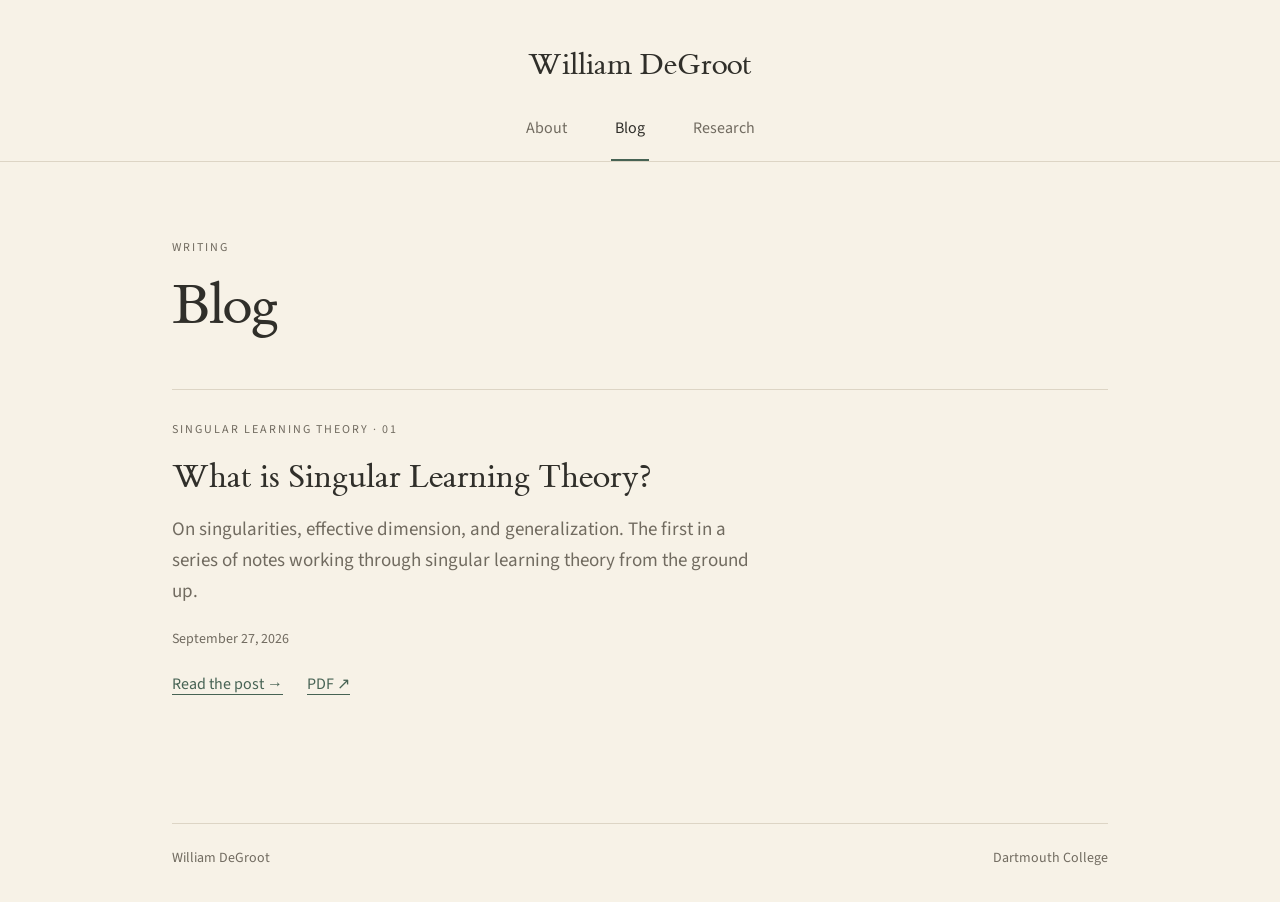
==== blog.html @ 05396fbe "Replace personal website with parchment design, SLT blog, and updated resume" ====
<!doctype html>
<html lang="en"><head><meta charset="utf-8"><meta name="viewport" content="width=device-width,initial-scale=1"><title>Blog — William DeGroot</title><meta name="description" content="William DeGroot, PhD student in pure mathematics at Dartmouth College. Research and writing."><link rel="icon" type="image/svg+xml" href="data:image/svg+xml,%3Csvg%20xmlns%3D%22http%3A//www.w3.org/2000/svg%22%20viewBox%3D%220%200%2040%2040%22%3E%3Crect%20width%3D%2240%22%20height%3D%2240%22%20rx%3D%228%22%20fill%3D%22%23213d35%22/%3E%3Ctext%20x%3D%2220%22%20y%3D%2229%22%20text-anchor%3D%22middle%22%20font-family%3D%22Georgia%22%20font-size%3D%2229%22%20fill%3D%22white%22%3Ew%3C/text%3E%3C/svg%3E"><link rel="stylesheet" href="style.css?v=parchment-2"></head>
<body><a class="skip" href="#main">Skip to content</a><header><a class="name" href="index.html">William DeGroot</a><nav aria-label="Main navigation"><a href="index.html" >About</a><a href="blog.html" aria-current="page">Blog</a><a href="research.html">Research</a></nav></header>
<main id="main" class="blog"><p class="eyebrow">Writing</p><h1>Blog</h1><article class="blog-entry"><p class="eyebrow">Singular learning theory · 01</p><a class="paper-title" href="why-slt.html">What is Singular Learning Theory?</a><p class="excerpt">On singularities, effective dimension, and generalization. The first in a series of notes working through singular learning theory from the ground up.</p><p class="authors"><time datetime="2026-09-27">September 27, 2026</time></p><div class="entry-links"><a href="why-slt.html">Read the post →</a><a href="assets/slt/why-slt.pdf">PDF ↗</a></div></article></main>
<footer><span>William DeGroot</span><span>Dartmouth College</span></footer></body></html>
---- style.css ----
*{box-sizing:border-box} :root{color-scheme:light;--ink:#111;--muted:#111;--line:#e0e4e0;--accent:#254c3e} body{margin:0;background:#fff;color:var(--ink);font-family:-apple-system,BlinkMacSystemFont,"Segoe UI",sans-serif;font-size:17px;line-height:1.7} a{color:inherit;text-underline-offset:5px} a:hover{color:var(--accent)} a:focus-visible{outline:2px solid var(--accent);outline-offset:6px} header{padding:40px 24px 0;text-align:center;border-bottom:1px solid var(--line)} .name{font-family:Georgia,"Times New Roman",serif;font-size:29px;letter-spacing:-.6px;text-decoration:none} nav{display:flex;justify-content:center;gap:40px;margin-top:24px} nav a{padding:0 4px 17px;font-size:15px;text-decoration:none;color:var(--muted);border-bottom:2px solid transparent} nav a[aria-current]{border-color:var(--accent);color:var(--ink)} main{max-width:1016px;margin:auto;padding:76px 40px 96px}.intro{display:grid;grid-template-columns:1.2fr 1fr;gap:76px;align-items:center}.eyebrow{text-transform:uppercase;font-size:12px;letter-spacing:1.8px;color:var(--muted);font-weight:500;margin:0 0 17px} h1,h2,.paper-title{font-family:Georgia,"Times New Roman",serif;font-weight:400} h1{font-size:58px;letter-spacing:-2px;line-height:1.12;margin:0 0 27px} p{margin:0 0 20px}.lead{font-size:21px;line-height:1.55} .intro-copy>p:not(.eyebrow):not(.lead){color:var(--muted)} figure{margin:0} figure img{display:block;width:100%;height:auto;aspect-ratio:1/1.12;object-fit:cover;border-radius:2px}.links{display:flex;gap:25px;flex-wrap:wrap;padding-top:10px;font-size:14px}.links a{color:var(--accent);text-decoration:none;border-bottom:1px solid #a5b5ad}.links span{margin-left:5px}.publication{margin-top:78px;border-top:1px solid var(--line);padding-top:27px}.section-heading{display:flex;align-items:baseline;justify-content:space-between;gap:20px}h2{font-size:27px;line-height:1.3;margin:0 0 26px}.section-heading .eyebrow{margin:0}.paper-title{font-size:23px;line-height:1.4;display:block;max-width:740px;text-decoration:none}.paper-title:hover{text-decoration:underline}.authors{font-size:14px;color:var(--muted);margin:12px 0 0}footer{max-width:936px;margin:0 auto;padding:23px 0 32px;border-top:1px solid var(--line);display:flex;justify-content:space-between;font-size:13px;color:var(--muted)}.blog{min-height:600px}.blog h1{margin-bottom:50px}.empty{padding:42px 0;border-top:1px solid var(--line)}.empty h2{margin-bottom:12px}.empty p{color:var(--muted)}.skip{position:absolute;left:16px;top:-80px;background:white;padding:8px}.skip:focus{top:8px}.post{max-width:760px}.post h1{font-size:44px}.post time{color:var(--muted);font-size:14px}.post-body{margin-top:40px}.post-body h2{margin-top:32px}.back{font-size:14px;display:inline-block;margin-bottom:35px}@media(min-width:1500px){main{padding-top:95px}}@media(max-width:720px){header{padding-top:28px}.name{font-size:26px}main{padding:45px 24px 60px}.intro{grid-template-columns:1fr;gap:35px}h1{font-size:46px}.lead{font-size:20px}figure{max-width:420px}figure img{aspect-ratio:1.15}.publication{margin-top:45px}.paper-title{font-size:21px}footer{margin:0 24px;gap:12px;flex-wrap:wrap}.blog{min-height:65vh}.post h1{font-size:36px}}

/* Keep the About introduction quiet and consistent. */
.about-page .intro-copy h1{font-size:1.3125rem;letter-spacing:normal;line-height:1.55;margin-bottom:20px}
.about-page .intro-copy p,.about-page .links,.about-page nav a,.about-page footer{font-size:1rem;line-height:1.7;color:#111}
.about-page .links a{color:#111}
.research .publication{margin-top:36px}
@media(max-width:720px){.about-page .intro-copy h1{font-size:1.25rem}}

/* Show the entire original cutout, including both subjects' feet. */
.about-page main{padding-top:40px;padding-bottom:48px}
.about-page .intro{gap:40px}
.about-page figure{display:flex;justify-content:center;max-width:100%;min-width:0}
figure img.portrait-cutout{display:block;width:auto;height:auto;max-width:100%;max-height:440px;max-height:clamp(220px,calc(100svh - 280px),440px);aspect-ratio:auto;object-fit:contain;object-position:center;border-radius:0}
@media(min-width:601px) and (max-width:720px){.about-page .intro{grid-template-columns:1.2fr 1fr;gap:28px}}
@media(max-width:600px){.about-page main{padding-top:28px;padding-bottom:32px}.about-page .intro{gap:24px}figure img.portrait-cutout{max-height:360px;max-height:min(360px,65svh)}}

.about-page figure{flex-direction:column;align-items:center;gap:12px}
.about-page figcaption{font-size:0.875rem;line-height:1.5;color:#777;text-align:center}

/* Full original photograph, with a subtle fade into the white page. */
figure img.portrait-full{display:block;width:auto;height:auto;max-width:100%;max-height:440px;max-height:clamp(220px,calc(100svh - 300px),440px);aspect-ratio:auto;object-fit:contain;border-radius:4px;-webkit-mask-image:linear-gradient(to right,transparent,#000 3%,#000 97%,transparent),linear-gradient(to bottom,transparent,#000 2.5%,#000 97.5%,transparent);-webkit-mask-composite:source-in;mask-image:linear-gradient(to right,transparent,#000 3%,#000 97%,transparent),linear-gradient(to bottom,transparent,#000 2.5%,#000 97.5%,transparent);mask-composite:intersect}
@media(max-width:600px){figure img.portrait-full{max-height:400px;max-height:min(400px,65svh)}}

/* Smaller, uncropped square display with clean edges. */
figure img.portrait-square{display:block;width:320px;max-width:100%;height:auto;aspect-ratio:1;object-fit:contain;border-radius:0;mask-image:none;-webkit-mask-image:none}

/* A warm reading room, with locally hosted, openly licensed typography. */
@font-face{font-family:ETBook;src:url('assets/fonts/et-book-roman.woff') format('woff');font-style:normal;font-weight:400;font-display:swap}
@font-face{font-family:'Source Sans 3';src:url('assets/fonts/source-sans-3-latin-400-normal.woff2') format('woff2');font-style:normal;font-weight:400;font-display:swap}
@font-face{font-family:'Source Sans 3';src:url('assets/fonts/source-sans-3-latin-400-italic.woff2') format('woff2');font-style:italic;font-weight:400;font-display:swap}
@font-face{font-family:'Source Sans 3';src:url('assets/fonts/source-sans-3-latin-600-normal.woff2') format('woff2');font-style:normal;font-weight:600 900;font-display:swap}
:root{--paper:#f7f2e7;--ink:#302f2a;--muted:#716b60;--line:#ddd5c5;--accent:#476354;--serif:ETBook,Palatino,'Palatino Linotype',Georgia,serif}
body{background:var(--paper);font-family:'Source Sans 3','Gill Sans',Calibri,sans-serif;font-size:18px;line-height:1.65;color:var(--ink)}
.name,h1,h2,.paper-title{font-family:var(--serif)}
.name{font-size:31px;letter-spacing:0}
h1{letter-spacing:-1px}
body>header{border-bottom-color:var(--line)}
nav a{font-size:16px}
.eyebrow{font-size:12px;letter-spacing:2px}
a{transition:color .15s;text-decoration-thickness:1px}
a:focus-visible,button:focus-visible,.equation:focus-visible{outline:2px solid var(--accent);outline-offset:4px}
.skip{background:var(--paper);z-index:10}
.about-page .intro-copy p,.about-page .links,.about-page nav a,.about-page footer{color:var(--ink);font-size:18px}
.about-page .intro-copy h1{font-size:28px}
.about-page .links a{color:var(--accent)}
.about-page .links,.about-page footer{font-size:15px}
.about-page figcaption{color:var(--muted)}
footer{font-size:14px}
.blog-entry{padding:30px 0;border-top:1px solid var(--line)}
.blog-entry .paper-title{font-size:34px;margin-bottom:12px}
.blog-entry .eyebrow{margin-bottom:14px}
.blog-entry .excerpt{max-width:580px;color:var(--muted);font-size:19px}
.blog-entry .entry-links{display:flex;gap:24px;font-size:16px;margin-top:20px}
.blog-entry .entry-links a{color:var(--accent)}
.post{max-width:1060px;padding:52px 36px 72px}
.post>article,.post>.back{width:680px;max-width:100%}
.post .back{font-size:15px;color:var(--muted);margin-bottom:38px;text-decoration:none}
.post-heading{padding-bottom:30px;border-bottom:1px solid var(--line)}
.post-heading .eyebrow{margin-bottom:16px;color:var(--accent)}
.post h1{font-size:64px;line-height:1.1;letter-spacing:-1.4px;margin-bottom:15px}
.post-subtitle{font-family:var(--serif);font-size:25px;line-height:1.4;color:var(--muted);margin-bottom:23px}
.post-meta{display:flex;align-items:baseline;flex-wrap:wrap;gap:8px 23px;font-size:14px;color:var(--muted)}
.post-meta time{font-size:14px}
.post-meta a{color:var(--accent)}
.post-body{position:relative;margin-top:34px;font-size:19px;line-height:1.65}
.post-body p{margin-bottom:24px}
.post-body h2{font-size:30px;line-height:1.25;margin:44px 0 22px;scroll-margin-top:30px}
.post-body a:not(.note-ref){color:var(--accent)}
.guiding-questions{padding:20px 22px 20px 45px;margin:30px 0;border-top:1px solid var(--line);border-bottom:1px solid var(--line);font-size:19px}
.guiding-questions li{padding-left:6px;margin:6px 0}
.guiding-questions li::marker{font-family:var(--serif);color:var(--accent)}
.post-body .katex{font-size:1.06em}
.equation{max-width:100%;overflow-x:auto;padding:8px 0 14px;margin:12px 0 24px;overscroll-behavior-x:contain}
.equation .katex-display{margin:0;text-align:center}
.equation .katex-display>.katex{white-space:nowrap}
.post-body sup{line-height:0}
.note-ref{display:inline-flex;align-items:center;justify-content:center;min-width:23px;height:23px;padding:4px;border:1px solid #c4cdbc;border-radius:50%;font-size:12px;line-height:1;vertical-align:super;text-decoration:none;color:var(--accent);background:#e9eddf;margin:0 2px;scroll-margin-top:80px}
.note-ref:hover{background:#dce4d4}
.post-body .article-figure{margin:34px auto 38px;max-width:550px;scroll-margin-top:24px}
.post-body .article-figure img{width:100%;height:auto;aspect-ratio:auto;object-fit:contain;border-radius:0;mix-blend-mode:multiply}
.post-body .article-figure a{display:block}
.post-body .article-figure figcaption{font-size:13px;letter-spacing:1px;text-transform:uppercase;text-align:center;color:var(--muted);margin-top:13px}
.footnotes{border-top:1px solid var(--line);margin-top:45px;padding-top:20px;font-size:15px;line-height:1.55}
.footnotes ol{padding-left:22px}
.margin-note{padding:0 0 20px 6px;scroll-margin-top:35px;color:var(--muted);overflow-wrap:anywhere}
.note-number{display:none}
.note-content{display:inline}
.note-back{margin-left:5px;text-decoration:none}
.margin-note:target{color:var(--ink);background:#ece8d8}
.notes-enhanced .footnotes{display:none}
.post-end{margin-top:45px;padding-top:28px;border-top:1px solid var(--line);display:flex;align-items:center;flex-wrap:wrap;gap:15px 25px;font-size:15px;color:var(--accent)}
.post-end>span{font-size:22px}
dialog{border:1px solid var(--line);border-radius:12px;background:var(--paper);color:var(--ink);box-shadow:0 15px 70px #28251e26;padding:24px;max-width:480px;width:calc(100% - 32px);max-height:75svh;overflow-y:auto;font-family:inherit;font-size:18px;line-height:1.6}
dialog::backdrop{background:#28251e66}
.note-dialog-heading{display:flex;justify-content:space-between;align-items:center;margin-bottom:16px}
.note-dialog-heading h2{margin:0;font-size:28px}
.note-close{background:transparent;color:var(--muted);border:1px solid var(--line);border-radius:50%;width:44px;height:44px;font-size:28px;cursor:pointer}
#note-dialog-content{overflow-wrap:anywhere}
#note-dialog-content a{color:var(--accent)}
.note-is-open{overflow:hidden}
@media(min-width:1120px){
 .notes-enhanced .footnotes{display:block;border:0;padding:0;margin:0}
 .notes-enhanced .footnotes>h2{display:none}
 .notes-enhanced .footnotes ol{list-style:none;margin:0;padding:0}
 .notes-enhanced .margin-note{position:absolute;left:calc(100% + 48px);width:220px;padding:10px 0 10px 17px;border-left:1px solid var(--line);font-size:14px;line-height:1.6}
 .notes-enhanced .note-number{display:block;font-family:var(--serif);color:var(--accent);font-size:19px;margin-bottom:6px}
}
@media(max-width:1119px){.post{max-width:752px}.note-ref{min-width:30px;height:28px}.post>article{width:100%}}
@media(max-width:720px){
 body{font-size:18px}
 .post{padding:32px 22px 54px}
 .post .back{margin-bottom:30px}
 .post h1{font-size:50px}
 .post-subtitle{font-size:23px}
 .post-meta{gap:6px 18px}
 .post-body{font-size:18px;margin-top:28px;line-height:1.65}
 .post-body h2{font-size:28px;margin-top:36px}
 .post-body .article-figure{max-width:100%;margin:28px auto}
 .guiding-questions{font-size:18px;padding-left:27px;padding-right:6px}
 .equation .katex-display{font-size:.88em}
 .blog h1{margin-bottom:32px}
 .blog-entry .paper-title{font-size:31px}
 .about-page .intro-copy h1{font-size:27px}
}
@media print{
 body{background:white;color:black}
 body>header,body>footer,.post>.back,.post-end,dialog{display:none}
 .post{max-width:none;padding:0}
 .post>article{width:auto}
 .notes-enhanced .footnotes{display:block;border-top:1px solid #999;margin-top:30px}
 .notes-enhanced .footnotes>h2{display:block}
 .notes-enhanced .margin-note{position:static;width:auto;border:0;padding:0 0 12px}
 .notes-enhanced .footnotes ol{list-style:decimal;padding-left:24px}
 .notes-enhanced .note-number{display:none}
 .article-figure,.equation{break-inside:avoid}
}
/* Keep the left edge of a wide equation reachable on small screens. */
.equation .katex-display{width:max-content;min-width:100%}

/* Match the biography text to the advisor paragraph. */
.about-page .intro-copy>p:not(.eyebrow):not(.lead){color:var(--ink)}
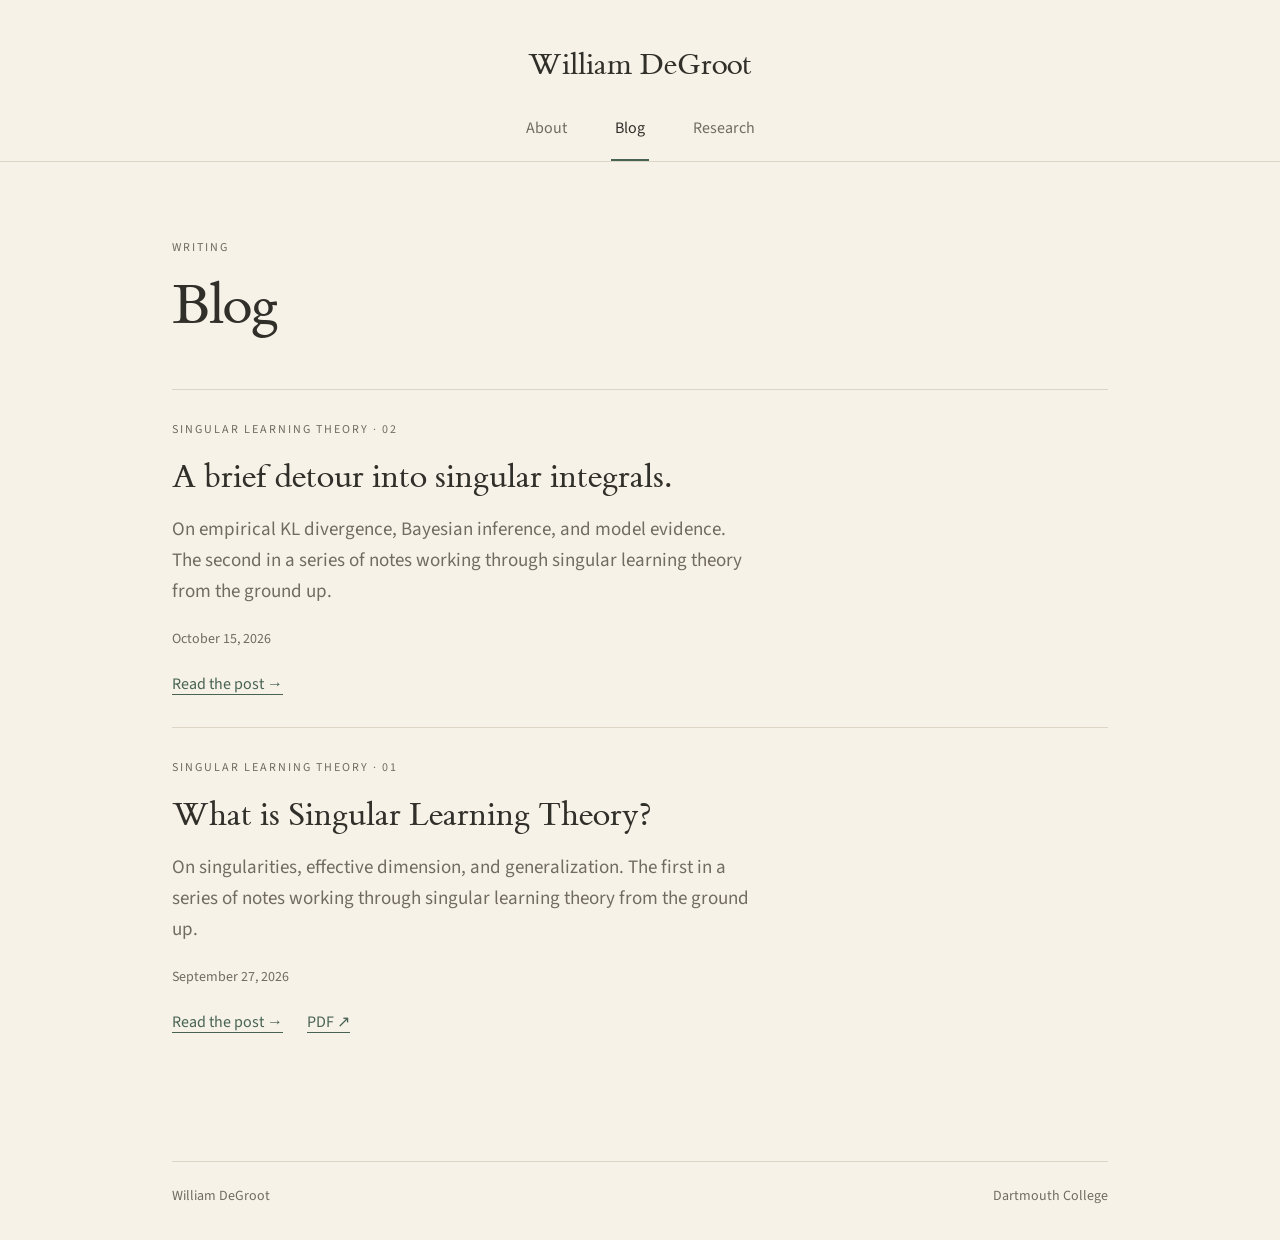
==== commit 8eb5577e: "Publish second SLT post on singular integrals" ====
--- a/blog.html
+++ b/blog.html
@@ -1,5 +1,7 @@
 <!doctype html>
 <html lang="en"><head><meta charset="utf-8"><meta name="viewport" content="width=device-width,initial-scale=1"><title>Blog — William DeGroot</title><meta name="description" content="William DeGroot, PhD student in pure mathematics at Dartmouth College. Research and writing."><link rel="icon" type="image/svg+xml" href="data:image/svg+xml,%3Csvg%20xmlns%3D%22http%3A//www.w3.org/2000/svg%22%20viewBox%3D%220%200%2040%2040%22%3E%3Crect%20width%3D%2240%22%20height%3D%2240%22%20rx%3D%228%22%20fill%3D%22%23213d35%22/%3E%3Ctext%20x%3D%2220%22%20y%3D%2229%22%20text-anchor%3D%22middle%22%20font-family%3D%22Georgia%22%20font-size%3D%2229%22%20fill%3D%22white%22%3Ew%3C/text%3E%3C/svg%3E"><link rel="stylesheet" href="style.css?v=parchment-2"></head>
 <body><a class="skip" href="#main">Skip to content</a><header><a class="name" href="index.html">William DeGroot</a><nav aria-label="Main navigation"><a href="index.html" >About</a><a href="blog.html" aria-current="page">Blog</a><a href="research.html">Research</a></nav></header>
-<main id="main" class="blog"><p class="eyebrow">Writing</p><h1>Blog</h1><article class="blog-entry"><p class="eyebrow">Singular learning theory · 01</p><a class="paper-title" href="why-slt.html">What is Singular Learning Theory?</a><p class="excerpt">On singularities, effective dimension, and generalization. The first in a series of notes working through singular learning theory from the ground up.</p><p class="authors"><time datetime="2026-09-27">September 27, 2026</time></p><div class="entry-links"><a href="why-slt.html">Read the post →</a><a href="assets/slt/why-slt.pdf">PDF ↗</a></div></article></main>
-<footer><span>William DeGroot</span><span>Dartmouth College</span></footer></body></html>+<main id="main" class="blog"><p class="eyebrow">Writing</p><h1>Blog</h1>
+<article class="blog-entry"><p class="eyebrow">Singular learning theory · 02</p><a class="paper-title" href="singular-integrals.html">A brief detour into singular integrals.</a><p class="excerpt">On empirical KL divergence, Bayesian inference, and model evidence. The second in a series of notes working through singular learning theory from the ground up.</p><p class="authors"><time datetime="2026-10-15">October 15, 2026</time></p><div class="entry-links"><a href="singular-integrals.html">Read the post →</a></div></article>
+<article class="blog-entry"><p class="eyebrow">Singular learning theory · 01</p><a class="paper-title" href="why-slt.html">What is Singular Learning Theory?</a><p class="excerpt">On singularities, effective dimension, and generalization. The first in a series of notes working through singular learning theory from the ground up.</p><p class="authors"><time datetime="2026-09-27">September 27, 2026</time></p><div class="entry-links"><a href="why-slt.html">Read the post →</a><a href="assets/slt/why-slt.pdf">PDF ↗</a></div></article></main>
+<footer><span>William DeGroot</span><span>Dartmouth College</span></footer></body></html>
